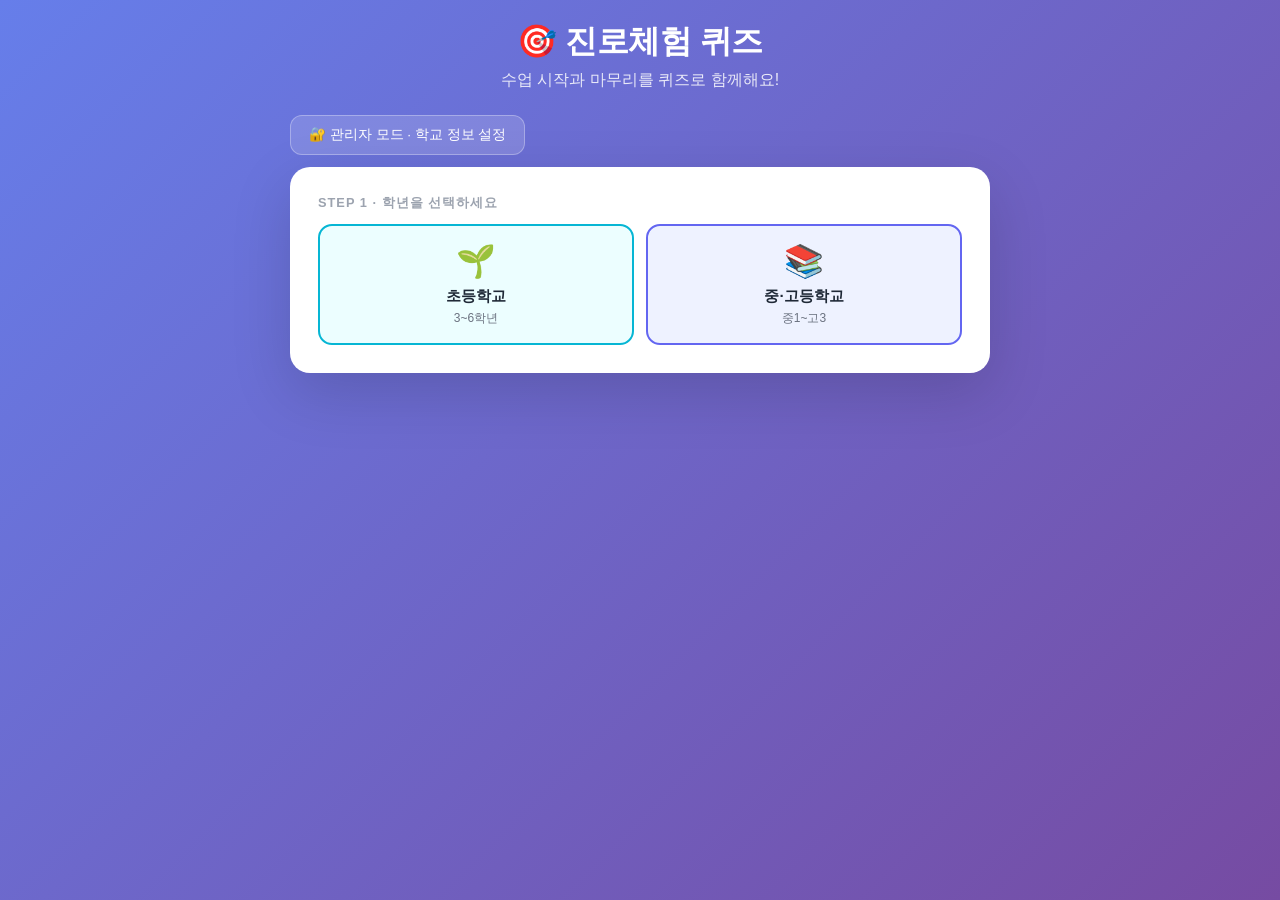
==== career_quiz.html @ cd3e8300 "feat: add career quiz landing page (진로체험 퀴즈)" ====
<!DOCTYPE html>
<html lang="ko">
<head>
<meta charset="UTF-8">
<meta name="viewport" content="width=device-width, initial-scale=1.0">
<title>진로체험 퀴즈 🎯</title>
<style>
  :root {
    --robot-color: #3B82F6;
    --robot-light: #EFF6FF;
    --robot-dark: #1D4ED8;
    --drone-color: #10B981;
    --drone-light: #ECFDF5;
    --drone-dark: #065F46;
    --choco-color: #92400E;
    --choco-light: #FEF3C7;
    --choco-dark: #78350F;
    --correct: #22C55E;
    --wrong: #EF4444;
  }

  * { box-sizing: border-box; margin: 0; padding: 0; }

  body {
    font-family: 'Segoe UI', 'Apple SD Gothic Neo', sans-serif;
    background: linear-gradient(135deg, #667eea 0%, #764ba2 100%);
    min-height: 100vh;
    display: flex;
    align-items: flex-start;
    justify-content: center;
    padding: 20px;
  }

  .container {
    width: 100%;
    max-width: 700px;
  }

  /* ── 헤더 ── */
  .header {
    text-align: center;
    color: white;
    margin-bottom: 24px;
  }
  .header h1 { font-size: 2rem; font-weight: 800; letter-spacing: -0.5px; }
  .header p { font-size: 1rem; opacity: 0.85; margin-top: 6px; }

  /* ── 카드 공통 ── */
  .card {
    background: white;
    border-radius: 20px;
    padding: 28px;
    box-shadow: 0 20px 60px rgba(0,0,0,0.15);
    margin-bottom: 16px;
  }

  /* ── 학교 설정 패널 ── */
  .setup-toggle {
    background: rgba(255,255,255,0.15);
    border: 1px solid rgba(255,255,255,0.3);
    border-radius: 12px;
    padding: 10px 18px;
    color: white;
    cursor: pointer;
    font-size: 0.85rem;
    margin-bottom: 12px;
    display: inline-flex;
    align-items: center;
    gap: 6px;
    transition: background 0.2s;
  }
  .setup-toggle:hover { background: rgba(255,255,255,0.25); }

  .setup-panel {
    background: white;
    border-radius: 16px;
    padding: 22px;
    margin-bottom: 16px;
    display: none;
    border: 2px solid #E0E7FF;
  }
  .setup-panel.open { display: block; }
  .setup-panel-header {
    display: flex; align-items: center; gap: 10px;
    margin-bottom: 6px;
  }
  .setup-panel-header h3 { font-size: 1rem; font-weight: 800; color: #3730A3; }
  .admin-badge {
    background: #EEF2FF; color: #4338CA;
    font-size: 0.72rem; font-weight: 700;
    padding: 3px 8px; border-radius: 99px;
    border: 1px solid #C7D2FE;
  }
  .setup-desc {
    font-size: 0.8rem; color: #6B7280; margin-bottom: 16px;
    line-height: 1.5;
    background: #F9FAFB; border-radius: 8px; padding: 8px 12px;
    border-left: 3px solid #667eea;
  }
  .setup-grid { display: grid; grid-template-columns: 1fr 1fr 1fr; gap: 12px; }
  .setup-field { }
  .setup-field .field-label-row {
    display: flex; align-items: center; justify-content: space-between;
    margin-bottom: 5px;
  }
  .setup-field label { font-size: 0.78rem; font-weight: 700; color: #374151; }
  .setup-field .correct-tag {
    font-size: 0.68rem; background: #DCFCE7; color: #166534;
    padding: 2px 6px; border-radius: 99px; font-weight: 700;
  }
  .setup-field input {
    width: 100%;
    border: 1.5px solid #E5E7EB;
    border-radius: 8px;
    padding: 9px 10px;
    font-size: 0.9rem;
    outline: none;
    transition: border 0.2s;
  }
  .setup-field input:focus { border-color: #667eea; box-shadow: 0 0 0 3px rgba(102,126,234,0.15); }
  .setup-field .current-val {
    font-size: 0.72rem; color: #9CA3AF; margin-top: 4px;
  }
  .setup-field .current-val span { color: #4338CA; font-weight: 600; }
  .setup-actions { display: flex; gap: 8px; margin-top: 14px; align-items: center; }
  .setup-save {
    background: linear-gradient(135deg, #667eea, #764ba2);
    color: white;
    border: none;
    border-radius: 10px;
    padding: 10px 22px;
    font-size: 0.9rem;
    cursor: pointer;
    font-weight: 700;
  }
  .setup-reset {
    background: white;
    color: #6B7280;
    border: 1.5px solid #E5E7EB;
    border-radius: 10px;
    padding: 10px 16px;
    font-size: 0.85rem;
    cursor: pointer;
  }
  .setup-status { font-size: 0.78rem; color: #059669; font-weight: 600; margin-left: 4px; display: none; }

  /* ── 홈 버튼 ── */
  .home-btn {
    display: inline-flex;
    align-items: center;
    gap: 5px;
    background: #F3F4F6;
    border: none;
    border-radius: 8px;
    padding: 7px 12px;
    font-size: 0.82rem;
    color: #6B7280;
    cursor: pointer;
    font-weight: 600;
    transition: all 0.15s;
    margin-bottom: 12px;
  }
  .home-btn:hover { background: #E5E7EB; color: #374151; }

  /* ── 선택 버튼 그리드 ── */
  .section-title {
    font-size: 0.8rem;
    font-weight: 700;
    color: #9CA3AF;
    text-transform: uppercase;
    letter-spacing: 1px;
    margin-bottom: 12px;
  }

  .btn-grid {
    display: grid;
    gap: 12px;
  }
  .btn-grid.cols2 { grid-template-columns: 1fr 1fr; }
  .btn-grid.cols3 { grid-template-columns: 1fr 1fr 1fr; }

  .sel-btn {
    border: 2.5px solid #E5E7EB;
    border-radius: 14px;
    padding: 16px 12px;
    text-align: center;
    cursor: pointer;
    transition: all 0.2s;
    background: white;
  }
  .sel-btn:hover { transform: translateY(-2px); box-shadow: 0 6px 20px rgba(0,0,0,0.1); }
  .sel-btn .icon { font-size: 2rem; margin-bottom: 6px; }
  .sel-btn .label { font-size: 0.95rem; font-weight: 700; color: #1F2937; }
  .sel-btn .desc { font-size: 0.75rem; color: #6B7280; margin-top: 3px; }

  .sel-btn.robot { border-color: var(--robot-color); background: var(--robot-light); }
  .sel-btn.drone { border-color: var(--drone-color); background: var(--drone-light); }
  .sel-btn.choco { border-color: var(--choco-color); background: var(--choco-light); }
  .sel-btn.start-btn { border-color: #8B5CF6; background: #F5F3FF; }
  .sel-btn.end-btn { border-color: #F59E0B; background: #FFFBEB; }
  .sel-btn.elem { border-color: #06B6D4; background: #ECFEFF; }
  .sel-btn.middle { border-color: #6366F1; background: #EEF2FF; }

  /* ── 퀴즈 화면 ── */
  .quiz-header {
    display: flex;
    align-items: center;
    justify-content: space-between;
    margin-bottom: 20px;
  }
  .quiz-meta { font-size: 0.8rem; color: #9CA3AF; }
  .quiz-badge {
    display: inline-flex;
    align-items: center;
    gap: 5px;
    padding: 5px 12px;
    border-radius: 20px;
    font-size: 0.82rem;
    font-weight: 700;
    color: white;
  }

  .progress-bar {
    background: #F3F4F6;
    border-radius: 99px;
    height: 8px;
    margin-bottom: 24px;
    overflow: hidden;
  }
  .progress-fill {
    height: 100%;
    background: linear-gradient(90deg, #667eea, #764ba2);
    border-radius: 99px;
    transition: width 0.4s ease;
  }

  .question-num { font-size: 0.82rem; color: #9CA3AF; font-weight: 600; margin-bottom: 8px; }
  .question-text { font-size: 1.15rem; font-weight: 700; color: #111827; line-height: 1.5; margin-bottom: 22px; }

  .choices { display: flex; flex-direction: column; gap: 10px; }
  .choice-btn {
    border: 2px solid #E5E7EB;
    border-radius: 12px;
    padding: 13px 16px;
    text-align: left;
    cursor: pointer;
    background: white;
    font-size: 0.95rem;
    color: #374151;
    transition: all 0.15s;
    display: flex;
    align-items: center;
    gap: 12px;
  }
  .choice-btn:hover:not(:disabled) { border-color: #667eea; background: #F5F3FF; transform: translateX(3px); }
  .choice-btn .choice-marker {
    width: 28px; height: 28px;
    border-radius: 50%;
    background: #F3F4F6;
    display: flex; align-items: center; justify-content: center;
    font-size: 0.82rem; font-weight: 700; color: #6B7280;
    flex-shrink: 0;
    transition: all 0.15s;
  }
  .choice-btn.correct { border-color: var(--correct); background: #F0FDF4; }
  .choice-btn.correct .choice-marker { background: var(--correct); color: white; }
  .choice-btn.wrong { border-color: var(--wrong); background: #FEF2F2; }
  .choice-btn.wrong .choice-marker { background: var(--wrong); color: white; }
  .choice-btn:disabled { cursor: default; }

  .feedback {
    margin-top: 16px;
    padding: 12px 16px;
    border-radius: 12px;
    font-size: 0.9rem;
    font-weight: 600;
    display: none;
  }
  .feedback.correct { background: #F0FDF4; color: #166534; border: 1.5px solid #86EFAC; }
  .feedback.wrong { background: #FEF2F2; color: #991B1B; border: 1.5px solid #FCA5A5; }
  .feedback.show { display: block; }

  .next-btn {
    margin-top: 18px;
    width: 100%;
    padding: 14px;
    border-radius: 12px;
    border: none;
    background: linear-gradient(135deg, #667eea, #764ba2);
    color: white;
    font-size: 1rem;
    font-weight: 700;
    cursor: pointer;
    display: none;
    transition: opacity 0.2s;
  }
  .next-btn:hover { opacity: 0.9; }
  .next-btn.show { display: block; }

  /* ── 결과 화면 ── */
  .result-circle {
    width: 120px; height: 120px;
    border-radius: 50%;
    background: linear-gradient(135deg, #667eea, #764ba2);
    display: flex; flex-direction: column;
    align-items: center; justify-content: center;
    margin: 0 auto 20px;
    color: white;
  }
  .result-circle .score-num { font-size: 2.2rem; font-weight: 800; line-height: 1; }
  .result-circle .score-label { font-size: 0.75rem; opacity: 0.85; }

  .result-msg { text-align: center; margin-bottom: 24px; }
  .result-msg h2 { font-size: 1.4rem; font-weight: 800; color: #111827; margin-bottom: 6px; }
  .result-msg p { color: #6B7280; font-size: 0.9rem; }

  .result-list { list-style: none; }
  .result-list li {
    display: flex; align-items: flex-start; gap: 10px;
    padding: 10px 0;
    border-bottom: 1px solid #F3F4F6;
    font-size: 0.88rem;
    color: #374151;
    line-height: 1.5;
  }
  .result-list li:last-child { border-bottom: none; }
  .result-list .ri { font-size: 1.1rem; flex-shrink: 0; margin-top: 1px; }

  .retry-btn {
    width: 100%;
    margin-top: 20px;
    padding: 14px;
    border-radius: 12px;
    border: none;
    background: linear-gradient(135deg, #667eea, #764ba2);
    color: white;
    font-size: 1rem;
    font-weight: 700;
    cursor: pointer;
  }

  /* ── 유틸 ── */
  .hidden { display: none !important; }
  .divider { height: 1px; background: #F3F4F6; margin: 18px 0; }
</style>
</head>
<body>

<div class="container">
  <!-- 헤더 -->
  <div class="header">
    <h1>🎯 진로체험 퀴즈</h1>
    <p>수업 시작과 마무리를 퀴즈로 함께해요!</p>
  </div>

  <!-- 학교 정보 설정 -->
  <button class="setup-toggle" onclick="toggleSetup()" id="setupToggleBtn">🔐 관리자 모드 · 학교 정보 설정</button>
  <div class="setup-panel" id="setupPanel">
    <div class="setup-panel-header">
      <h3>🏫 학교 퀴즈 정답 설정</h3>
      <span class="admin-badge">관리자 전용</span>
    </div>
    <div class="setup-desc">
      아래에 <strong>이 학교의 정답</strong>을 직접 입력하세요.<br>
      중·고등 시작 퀴즈의 1~3번 문제 정답으로 사용됩니다. 학교마다 다르므로 수업 전 미리 설정해 주세요.
    </div>
    <div class="setup-grid">
      <div class="setup-field">
        <div class="field-label-row">
          <label>교목 (학교 나무)</label>
          <span class="correct-tag">정답</span>
        </div>
        <input type="text" id="inputTree" placeholder="예: 느티나무">
        <div class="current-val">현재 정답: <span id="showTree">—</span></div>
      </div>
      <div class="setup-field">
        <div class="field-label-row">
          <label>교화 (학교 꽃)</label>
          <span class="correct-tag">정답</span>
        </div>
        <input type="text" id="inputFlower" placeholder="예: 개나리">
        <div class="current-val">현재 정답: <span id="showFlower">—</span></div>
      </div>
      <div class="setup-field">
        <div class="field-label-row">
          <label>교장선생님 성함</label>
          <span class="correct-tag">정답</span>
        </div>
        <input type="text" id="inputPrincipal" placeholder="예: 홍길동 선생님">
        <div class="current-val">현재 정답: <span id="showPrincipal">—</span></div>
      </div>
    </div>
    <div class="setup-actions">
      <button class="setup-save" onclick="saveSchoolInfo()">✅ 정답 저장</button>
      <button class="setup-reset" onclick="resetSchoolInfo()">🗑 초기화</button>
      <span class="setup-status" id="setupStatus">✓ 저장되었습니다</span>
    </div>
  </div>

  <!-- STEP 1: 학년 선택 -->
  <div class="card" id="stepGrade">
    <div class="section-title">Step 1 · 학년을 선택하세요</div>
    <div class="btn-grid cols2">
      <div class="sel-btn elem" onclick="selectGrade('elem')">
        <div class="icon">🌱</div>
        <div class="label">초등학교</div>
        <div class="desc">3~6학년</div>
      </div>
      <div class="sel-btn middle" onclick="selectGrade('middle')">
        <div class="icon">📚</div>
        <div class="label">중·고등학교</div>
        <div class="desc">중1~고3</div>
      </div>
    </div>
  </div>

  <!-- STEP 2: 과목 선택 -->
  <div class="card hidden" id="stepSubject">
    <div class="section-title">Step 2 · 오늘의 진로 과목</div>
    <div class="btn-grid cols3">
      <div class="sel-btn robot" onclick="selectSubject('robot')">
        <div class="icon">🤖</div>
        <div class="label">로봇공학자</div>
        <div class="desc">미래 기술의 꿈</div>
      </div>
      <div class="sel-btn drone" onclick="selectSubject('drone')">
        <div class="icon">🚁</div>
        <div class="label">드론전문가</div>
        <div class="desc">하늘을 나는 직업</div>
      </div>
      <div class="sel-btn choco" onclick="selectSubject('choco')">
        <div class="icon">🍫</div>
        <div class="label">쇼콜라티에</div>
        <div class="desc">달콤한 예술가</div>
      </div>
    </div>
  </div>

  <!-- STEP 3: 시작/마무리 선택 -->
  <div class="card hidden" id="stepTiming">
    <div class="section-title">Step 3 · 퀴즈 종류</div>
    <div class="btn-grid cols2">
      <div class="sel-btn start-btn" onclick="selectTiming('start')">
        <div class="icon">🔔</div>
        <div class="label">수업 시작 퀴즈</div>
        <div class="desc">수업 전 흥미 UP!</div>
      </div>
      <div class="sel-btn end-btn" onclick="selectTiming('end')">
        <div class="icon">🏆</div>
        <div class="label">수업 마무리 퀴즈</div>
        <div class="desc">오늘 배운 내용 확인</div>
      </div>
    </div>
  </div>

  <!-- STEP 4: 퀴즈 화면 -->
  <div class="card hidden" id="stepQuiz">
    <button class="home-btn" onclick="restart()">🏠 처음으로</button>
    <div class="quiz-header">
      <span class="quiz-meta" id="quizMeta"></span>
      <span class="quiz-badge" id="quizBadge"></span>
    </div>
    <div class="progress-bar"><div class="progress-fill" id="progressFill" style="width:0%"></div></div>
    <div class="question-num" id="questionNum"></div>
    <div class="question-text" id="questionText"></div>
    <div class="choices" id="choicesContainer"></div>
    <div class="feedback" id="feedback"></div>
    <button class="next-btn" id="nextBtn" onclick="nextQuestion()">다음 문제 →</button>
  </div>

  <!-- STEP 5: 결과 화면 -->
  <div class="card hidden" id="stepResult">
    <button class="home-btn" onclick="restart()">🏠 처음으로</button>
    <div class="result-circle">
      <span class="score-num" id="resultScore">0</span>
      <span class="score-label">/ <span id="resultTotal">0</span> 점</span>
    </div>
    <div class="result-msg">
      <h2 id="resultTitle"></h2>
      <p id="resultDesc"></p>
    </div>
    <div class="divider"></div>
    <ul class="result-list" id="resultList"></ul>
    <button class="retry-btn" onclick="restart()">🔄 처음으로 돌아가기</button>
  </div>
</div>

<script>
// ───────────────────────────────────────────────
// 학교 정보 (기본값)
// ───────────────────────────────────────────────
let school = {
  tree: localStorage.getItem('school_tree') || '',
  flower: localStorage.getItem('school_flower') || '',
  principal: localStorage.getItem('school_principal') || ''
};

function displaySchool(key, elId) {
  const val = school[key];
  document.getElementById(elId).textContent = val || '미입력';
}

function toggleSetup() {
  const p = document.getElementById('setupPanel');
  p.classList.toggle('open');
  if (p.classList.contains('open')) {
    document.getElementById('inputTree').value = school.tree;
    document.getElementById('inputFlower').value = school.flower;
    document.getElementById('inputPrincipal').value = school.principal;
    displaySchool('tree', 'showTree');
    displaySchool('flower', 'showFlower');
    displaySchool('principal', 'showPrincipal');
  }
}

function saveSchoolInfo() {
  const t = document.getElementById('inputTree').value.trim();
  const f = document.getElementById('inputFlower').value.trim();
  const p = document.getElementById('inputPrincipal').value.trim();
  if (t) { school.tree = t; localStorage.setItem('school_tree', t); }
  if (f) { school.flower = f; localStorage.setItem('school_flower', f); }
  if (p) { school.principal = p; localStorage.setItem('school_principal', p); }
  displaySchool('tree', 'showTree');
  displaySchool('flower', 'showFlower');
  displaySchool('principal', 'showPrincipal');
  const st = document.getElementById('setupStatus');
  st.style.display = 'inline';
  updateToggleLabel();
  setTimeout(() => {
    st.style.display = 'none';
    document.getElementById('setupPanel').classList.remove('open');
  }, 1200);
}

function resetSchoolInfo() {
  if (!confirm('학교 정보를 초기화할까요?')) return;
  ['tree','flower','principal'].forEach(k => {
    school[k] = '';
    localStorage.removeItem('school_' + k);
  });
  document.getElementById('inputTree').value = '';
  document.getElementById('inputFlower').value = '';
  document.getElementById('inputPrincipal').value = '';
  displaySchool('tree', 'showTree');
  displaySchool('flower', 'showFlower');
  displaySchool('principal', 'showPrincipal');
  updateToggleLabel();
}

// ───────────────────────────────────────────────
// 퀴즈 데이터
// ───────────────────────────────────────────────
function getQuizData(grade, subject, timing) {
  // 학교 정보 미설정 체크
  const treeAns = school.tree || '(교목 미설정)';
  const flowerAns = school.flower || '(교화 미설정)';
  const principalAns = school.principal || '(교장선생님 미설정)';

  // 중등 시작 공통 3문제 (학교 정보 — 관리자 정답 기반)
  const schoolQs = () => [
    {
      q: '우리 학교를 대표하는 나무(교목)는 무엇일까요?',
      choices: shuffleWithCorrect(treeAns, ['소나무', '은행나무', '벚나무', '느티나무', '향나무', '잣나무']),
      answer: treeAns,
      hint: `정답은 "${treeAns}"입니다. 학교 교목을 기억해 두세요! 🌳`
    },
    {
      q: '우리 학교를 대표하는 꽃(교화)은 무엇일까요?',
      choices: shuffleWithCorrect(flowerAns, ['개나리', '진달래', '무궁화', '장미', '철쭉', '코스모스']),
      answer: flowerAns,
      hint: `정답은 "${flowerAns}"입니다. 학교 교화를 기억해 두세요! 🌸`
    },
    {
      q: '우리 학교 교장선생님 성함은 무엇일까요?',
      choices: shuffleWithCorrect(principalAns, ['김민준 선생님', '이서연 선생님', '박지호 선생님', '최예린 선생님', '정현우 선생님']),
      answer: principalAns,
      hint: `정답은 "${principalAns}"입니다. 교장선생님께 인사드려 보세요! 😊`
    }
  ];

  const data = {
    // ──────────────────────────────
    // 초등 시작 퀴즈
    // ──────────────────────────────
    elem_robot_start: [
      {
        q: '로봇에게 "앞으로 가!", "멈춰!" 같은 명령을 내리는 것을 무엇이라 할까요?',
        choices: ['프로그래밍', '요리', '노래', '그림 그리기'],
        answer: '프로그래밍',
        hint: '로봇에게 내리는 명령들의 모음을 "프로그래밍"이라고 해요! 💻'
      },
      {
        q: '로봇의 "눈" 역할을 하며 주변을 감지하는 장치는 무엇일까요?',
        choices: ['센서', '배터리', '나사', '페인트'],
        answer: '센서',
        hint: '로봇이 주변 환경을 느끼는 장치를 "센서"라고 해요! 👁️'
      },
      {
        q: '집 안에서 혼자 바닥을 청소하는 우리 생활 속 로봇은?',
        choices: ['로봇청소기', '전자레인지', '냉장고', '세탁기'],
        answer: '로봇청소기',
        hint: '혼자 돌아다니며 청소하는 "로봇청소기"가 생활 속 로봇이에요! 🏠'
      },
      {
        q: '🎯 오늘의 진로 직업! 로봇을 설계하고 프로그래밍하여 세상을 바꾸는 이 직업은?',
        choices: ['로봇공학자', '드론전문가', '쇼콜라티에', '건축가'],
        answer: '로봇공학자',
        hint: '오늘 여러분이 체험할 직업, "로봇공학자"입니다! 🤖'
      }
    ],
    elem_drone_start: [
      {
        q: '드론을 다른 말로 무엇이라고 할까요?',
        choices: ['무인기', '자동차', '배', '기차'],
        answer: '무인기',
        hint: '사람이 타지 않고 조종하는 비행체를 "무인기"라고 해요! ✈️'
      },
      {
        q: '드론이 하늘을 날 수 있게 해주는 빙글빙글 돌아가는 것은?',
        choices: ['프로펠러(날개)', '바퀴', '닻', '돛'],
        answer: '프로펠러(날개)',
        hint: '드론의 빙글빙글 돌아가는 날개가 "프로펠러"예요! 🌀'
      },
      {
        q: '드론을 안전하게 날리기 위해 가장 알맞은 장소는?',
        choices: ['사람이 없는 넓은 공간', '지하철역 안', '교실 안', '좁은 골목'],
        answer: '사람이 없는 넓은 공간',
        hint: '드론은 반드시 안전한 공간에서 날려야 해요! ⚠️'
      },
      {
        q: '🎯 오늘의 진로 직업! 드론을 조종하고 개발하며 하늘을 누비는 이 직업은?',
        choices: ['드론전문가', '로봇공학자', '쇼콜라티에', '파일럿'],
        answer: '드론전문가',
        hint: '오늘 여러분이 체험할 직업, "드론전문가"입니다! 🚁'
      }
    ],
    elem_choco_start: [
      {
        q: '초콜릿의 원래 재료는 무엇일까요?',
        choices: ['카카오 열매', '고추', '당근', '감자'],
        answer: '카카오 열매',
        hint: '초콜릿은 카카오나무의 열매인 "카카오빈"으로 만들어요! 🌱'
      },
      {
        q: '카카오나무는 주로 어느 기후에서 잘 자랄까요?',
        choices: ['덥고 습한 열대 지방', '차가운 북극', '사막', '우리나라 겨울'],
        answer: '덥고 습한 열대 지방',
        hint: '카카오는 덥고 비가 많이 오는 열대 지방에서 자라요! ☀️'
      },
      {
        q: '카카오 성분이 몸에 들어오면 어떤 기분이 들까요?',
        choices: ['기분이 좋아진다', '배가 아프다', '잠이 온다', '화가 난다'],
        answer: '기분이 좋아진다',
        hint: '카카오에 들어있는 성분이 기분을 좋게 만들어 준답니다! 😊'
      },
      {
        q: '🎯 오늘의 진로 직업! 카카오로 달콤한 초콜릿 예술을 만드는 이 직업은?',
        choices: ['쇼콜라티에', '로봇공학자', '드론전문가', '제빵사'],
        answer: '쇼콜라티에',
        hint: '오늘 여러분이 체험할 직업, "쇼콜라티에"입니다! 🍫'
      }
    ],

    // ──────────────────────────────
    // 초등 마무리 퀴즈
    // ──────────────────────────────
    elem_robot_end: [
      {
        q: '오늘 로봇을 움직이게 한 명령어 순서를 무엇이라 하나요?',
        choices: ['알고리즘', '노래', '그림', '춤'],
        answer: '알고리즘',
        hint: '문제 해결을 위한 명령 순서를 "알고리즘"이라고 해요! 📋'
      },
      {
        q: '로봇이 장애물을 피하려면 무엇이 필요할까요?',
        choices: ['장애물 감지 센서', '더 큰 바퀴', '예쁜 색깔', '빠른 음악'],
        answer: '장애물 감지 센서',
        hint: '장애물을 감지하는 "센서"가 있어야 피할 수 있어요! 🔍'
      },
      {
        q: '오늘 수업처럼 스스로 움직이는 로봇의 미래 활용 분야는?',
        choices: ['의료·배달·탐사 등 다양한 분야', '오직 장난감', '음식 먹기', '그림 색칠'],
        answer: '의료·배달·탐사 등 다양한 분야',
        hint: '로봇은 의료, 우주탐사, 배달 등 다양한 곳에 쓰여요! 🚀'
      },
      {
        q: '로봇공학자가 되려면 어떤 과목을 열심히 공부해야 할까요?',
        choices: ['수학, 과학, 컴퓨터', '체육만', '미술만', '음악만'],
        answer: '수학, 과학, 컴퓨터',
        hint: '로봇공학자는 수학·과학·프로그래밍 모두 중요해요! 📐'
      }
    ],
    elem_drone_end: [
      {
        q: '드론을 날릴 때 가장 먼저 확인해야 할 것은?',
        choices: ['배터리 충전 상태', '드론 색깔', '드론 무게', '조종기 색깔'],
        answer: '배터리 충전 상태',
        hint: '비행 전 배터리 확인이 가장 중요해요! 🔋'
      },
      {
        q: '드론이 갑자기 조종이 안 될 때 어떻게 해야 할까요?',
        choices: ['즉시 착륙 버튼을 누른다', '더 높이 날린다', '무시한다', '달려간다'],
        answer: '즉시 착륙 버튼을 누른다',
        hint: '비상 시엔 즉시 안전하게 착륙시키는 것이 중요해요! 🛬'
      },
      {
        q: '드론 전문가가 되면 어떤 일을 할 수 있을까요?',
        choices: ['영화 촬영, 재난 구조, 농업', '수영 선수', '요리사', '소설가'],
        answer: '영화 촬영, 재난 구조, 농업',
        hint: '드론은 촬영·구조·농업 등 정말 다양하게 쓰여요! 🌾'
      },
      {
        q: '드론을 날리려면 꼭 지켜야 하는 것은?',
        choices: ['비행 규칙과 안전 수칙', '빠른 속도', '높은 고도', '화려한 색깔'],
        answer: '비행 규칙과 안전 수칙',
        hint: '드론 비행은 규칙을 지켜야 안전하고 합법적이에요! ⚖️'
      }
    ],
    elem_choco_end: [
      {
        q: '초콜릿을 만들 때 온도를 조절하는 중요한 과정은?',
        choices: ['템퍼링', '냉동', '끓이기', '얼리기'],
        answer: '템퍼링',
        hint: '초콜릿을 광택있게 굳히는 온도 조절 과정을 "템퍼링"이라 해요! 🌡️'
      },
      {
        q: '좋은 초콜릿의 특징으로 올바른 것은?',
        choices: ['표면이 매끄럽고 광택이 난다', '표면이 거칠고 하얗게 변한다', '쉽게 녹지 않는다', '단맛이 전혀 없다'],
        answer: '표면이 매끄럽고 광택이 난다',
        hint: '잘 만든 초콜릿은 표면이 매끈하고 빛이 나요! ✨'
      },
      {
        q: '쇼콜라티에가 되기 위해 가장 중요한 능력은?',
        choices: ['섬세함과 창의력', '빠른 달리기', '큰 목소리', '긴 손가락'],
        answer: '섬세함과 창의력',
        hint: '초콜릿 아트는 섬세함과 창의력이 핵심이에요! 🎨'
      },
      {
        q: '카카오 열매 속의 무엇이 초콜릿의 주원료가 될까요?',
        choices: ['카카오빈(씨앗)', '카카오 껍질', '카카오 잎', '카카오 나무 줄기'],
        answer: '카카오빈(씨앗)',
        hint: '카카오 열매 안의 씨앗인 "카카오빈"으로 초콜릿을 만들어요! 🫘'
      }
    ],

    // ──────────────────────────────
    // 중등 시작 퀴즈 (학교 3 + 과목 2)
    // ──────────────────────────────
    middle_robot_start: [
      ...schoolQs(),
      {
        q: '로봇이 스스로 판단하고 행동하게 만드는 핵심 기술은 무엇일까요?',
        choices: shuffleWithCorrect('인공지능(AI)', ['센서 기술', '배터리 기술', '도색 기술']),
        answer: '인공지능(AI)',
        hint: '로봇에 인공지능(AI)을 탑재해야 스스로 판단할 수 있어요! 🧠'
      },
      {
        q: '🎯 오늘의 진로 직업! 공학·프로그래밍·AI를 결합해 지능형 로봇을 연구·개발하는 직업은?',
        choices: shuffleWithCorrect('로봇공학자', ['드론전문가', '쇼콜라티에', '소프트웨어 개발자']),
        answer: '로봇공학자',
        hint: '오늘 여러분이 체험할 직업, "로봇공학자"입니다! 🤖'
      }
    ],
    middle_drone_start: [
      ...schoolQs(),
      {
        q: '드론의 공식 명칭 UAV의 풀네임으로 올바른 것은?',
        choices: shuffleWithCorrect('Unmanned Aerial Vehicle', ['Universal Air Vehicle', 'Unified Auto Vehicle', 'Unmanned Auto Vessel']),
        answer: 'Unmanned Aerial Vehicle',
        hint: 'UAV = Unmanned Aerial Vehicle, 즉 무인항공기를 뜻해요! ✈️'
      },
      {
        q: '🎯 오늘의 진로 직업! UAV 설계부터 자이로스코프 활용까지 드론 기술을 전문으로 다루는 직업은?',
        choices: shuffleWithCorrect('드론전문가', ['로봇공학자', '쇼콜라티에', '항공기 조종사']),
        answer: '드론전문가',
        hint: '오늘 여러분이 체험할 직업, "드론전문가"입니다! 🚁'
      }
    ],
    middle_choco_start: [
      ...schoolQs(),
      {
        q: '초콜릿 제조 시 카카오 버터 결정을 안정화해 광택과 바삭함을 만드는 과정은?',
        choices: shuffleWithCorrect('템퍼링(Tempering)', ['발효', '건조', '냉동']),
        answer: '템퍼링(Tempering)',
        hint: '카카오 버터 결정을 안정화하는 과정이 "템퍼링"이에요! 🌡️'
      },
      {
        q: '🎯 오늘의 진로 직업! 카카오빈 선별부터 템퍼링까지 초콜릿 전 과정을 다루는 직업은?',
        choices: shuffleWithCorrect('쇼콜라티에', ['로봇공학자', '드론전문가', '제과제빵사']),
        answer: '쇼콜라티에',
        hint: '오늘 여러분이 체험할 직업, "쇼콜라티에"입니다! 🍫'
      }
    ],

    // ──────────────────────────────
    // 중·고등 마무리 퀴즈
    // ──────────────────────────────
    middle_robot_end: [
      {
        q: '오늘 수업에서 로봇이 스스로 판단하는 데 사용된 기술은?',
        choices: shuffleWithCorrect('인공지능(AI)', ['블루투스', '와이파이', '배터리 관리']),
        answer: '인공지능(AI)',
        hint: '로봇의 자율 판단에는 인공지능(AI)이 핵심입니다! 🧠'
      },
      {
        q: '로봇이 같은 동작을 반복 수행할 수 있는 이유는?',
        choices: shuffleWithCorrect('프로그래밍된 알고리즘', ['마법', '운', '감정']),
        answer: '프로그래밍된 알고리즘',
        hint: '알고리즘 덕분에 로봇은 정확하게 반복 작업을 해요! 🔁'
      },
      {
        q: '산업 현장에서 로봇이 사람보다 유리한 이유는?',
        choices: shuffleWithCorrect('24시간 피로 없이 정밀 작업 가능', ['감정이 풍부해서', '말을 잘 해서', '음식을 먹지 않아서']),
        answer: '24시간 피로 없이 정밀 작업 가능',
        hint: '로봇은 지치지 않고 정밀하게 반복 작업할 수 있어요! ⚙️'
      },
      {
        q: '로봇공학자가 미래에 가장 주목하는 분야는?',
        choices: shuffleWithCorrect('의료 로봇·우주 탐사 로봇', ['오락만', '청소만', '요리만']),
        answer: '의료 로봇·우주 탐사 로봇',
        hint: '의료·우주 분야에서 로봇의 역할이 점점 커지고 있어요! 🚀'
      },
      {
        q: '🎯 오늘 수업을 통해 체험한 직업! 로봇을 설계·프로그래밍하는 이 직업은?',
        choices: shuffleWithCorrect('로봇공학자', ['드론전문가', '쇼콜라티에', '소프트웨어 개발자']),
        answer: '로봇공학자',
        hint: '오늘 체험한 직업, "로봇공학자"입니다! 수고했어요 🤖'
      }
    ],
    middle_drone_end: [
      {
        q: '드론 비행 전 반드시 확인해야 하는 법적 사항은?',
        choices: shuffleWithCorrect('비행 금지·제한 구역 확인', ['드론 색깔', '조종기 브랜드', '날씨 예보 앱']),
        answer: '비행 금지·제한 구역 확인',
        hint: '비행 전 반드시 비행 금지 구역을 확인해야 해요! ⚖️'
      },
      {
        q: '오늘 배운 드론의 안정적 자세 유지에 핵심적인 센서는?',
        choices: shuffleWithCorrect('자이로스코프', ['카메라', '마이크', '온도 센서']),
        answer: '자이로스코프',
        hint: '자이로스코프가 드론 기울기를 감지해 균형을 잡아요! ⚖️'
      },
      {
        q: '드론 배터리가 방전 임박 시 올바른 조치는?',
        choices: shuffleWithCorrect('즉시 귀환·착륙 명령', ['더 빠르게 비행', '고도를 높인다', '무시한다']),
        answer: '즉시 귀환·착륙 명령',
        hint: '배터리 부족 시 즉시 귀환해야 추락 사고를 막을 수 있어요! 🛬'
      },
      {
        q: '드론 기술이 가장 빠르게 성장하는 산업 분야는?',
        choices: shuffleWithCorrect('물류·배달 및 농업', ['인쇄업', '제지업', '광업']),
        answer: '물류·배달 및 농업',
        hint: '드론 배달과 정밀 농업이 가장 빠르게 성장하고 있어요! 📦'
      },
      {
        q: '🎯 오늘 수업을 통해 체험한 직업! 드론을 전문으로 운용·개발하는 이 직업은?',
        choices: shuffleWithCorrect('드론전문가', ['로봇공학자', '쇼콜라티에', '항공기 조종사']),
        answer: '드론전문가',
        hint: '오늘 체험한 직업, "드론전문가"입니다! 수고했어요 🚁'
      }
    ],
    middle_choco_end: [
      {
        q: '카카오 함량이 높아질수록 초콜릿의 맛은 어떻게 변할까요?',
        choices: shuffleWithCorrect('쓴맛이 강해진다', ['단맛이 강해진다', '신맛이 강해진다', '맛이 없어진다']),
        answer: '쓴맛이 강해진다',
        hint: '카카오 함량이 높을수록 쓴맛이 강해지고 건강에 좋은 성분도 많아요! 🍫'
      },
      {
        q: '오늘 배운 템퍼링의 주요 목적은 무엇인가요?',
        choices: shuffleWithCorrect('카카오 버터의 결정 구조 안정화', ['색깔 변경', '단맛 추가', '부피 키우기']),
        answer: '카카오 버터의 결정 구조 안정화',
        hint: '템퍼링으로 초콜릿이 광택 있고 바삭하게 굳어요! 🌡️'
      },
      {
        q: '화이트 초콜릿이 다크 초콜릿과 다른 점은?',
        choices: shuffleWithCorrect('카카오 고형분(파우더)이 없다', ['설탕이 없다', '지방이 없다', '더 쓰다']),
        answer: '카카오 고형분(파우더)이 없다',
        hint: '화이트 초콜릿은 카카오 버터만 사용해 카카오 고형분이 없어요! 🤍'
      },
      {
        q: '쇼콜라티에가 수제 초콜릿을 보관할 때 가장 적합한 온도는?',
        choices: shuffleWithCorrect('16~18°C', ['0°C 이하', '30°C 이상', '25°C']),
        answer: '16~18°C',
        hint: '수제 초콜릿은 16~18°C의 서늘하고 건조한 곳에 보관해야 해요! ❄️'
      },
      {
        q: '🎯 오늘 수업을 통해 체험한 직업! 카카오로 초콜릿 예술을 완성하는 이 직업은?',
        choices: shuffleWithCorrect('쇼콜라티에', ['로봇공학자', '드론전문가', '제과제빵사']),
        answer: '쇼콜라티에',
        hint: '오늘 체험한 직업, "쇼콜라티에"입니다! 수고했어요 🍫'
      }
    ]
  };

  const key = `${grade}_${subject}_${timing}`;
  return data[key] || [];
}

// ───────────────────────────────────────────────
// 보기 셔플 (정답 포함)
// ───────────────────────────────────────────────
function shuffleWithCorrect(correct, others) {
  const pool = others.filter(o => o !== correct).slice(0, 3);
  pool.push(correct);
  return pool.sort(() => Math.random() - 0.5);
}

// ───────────────────────────────────────────────
// 상태
// ───────────────────────────────────────────────
let state = { grade: '', subject: '', timing: '', questions: [], current: 0, score: 0, answers: [] };

const subjectInfo = {
  robot: { label: '🤖 로봇공학자', color: '#3B82F6', bg: '#EFF6FF' },
  drone: { label: '🚁 드론전문가', color: '#10B981', bg: '#ECFDF5' },
  choco: { label: '🍫 쇼콜라티에', color: '#92400E', bg: '#FEF3C7' }
};
const timingLabel = { start: '🔔 시작 퀴즈', end: '🏆 마무리 퀴즈' };
const gradeLabel  = { elem: '초등', middle: '중·고등' };

// ───────────────────────────────────────────────
// 네비게이션
// ───────────────────────────────────────────────
function show(id) {
  ['stepGrade','stepSubject','stepTiming','stepQuiz','stepResult'].forEach(s => {
    document.getElementById(s).classList.add('hidden');
  });
  document.getElementById(id).classList.remove('hidden');
}

function selectGrade(g) {
  state.grade = g;
  // 초등은 시작/마무리 모두, 중등은 시작만 → timing 자동 설정 없음, 단 표시 달리
  show('stepSubject');
}

function selectSubject(s) {
  state.subject = s;
  show('stepTiming');
  const endBtn = document.querySelector('.sel-btn.end-btn');
  endBtn.style.opacity = '1';
  endBtn.style.pointerEvents = '';
  endBtn.querySelector('.desc').textContent = '오늘 배운 내용 확인';
}

function selectTiming(t) {
  state.timing = t;
  startQuiz();
}

function startQuiz() {
  const qs = getQuizData(state.grade, state.subject, state.timing);
  if (!qs.length) { alert('준비 중인 퀴즈입니다!'); return; }
  state.questions = qs;
  state.current = 0;
  state.score = 0;
  state.answers = [];
  show('stepQuiz');
  renderQuestion();
}

function renderQuestion() {
  const q = state.questions[state.current];
  const total = state.questions.length;
  const pct = (state.current / total) * 100;

  const si = subjectInfo[state.subject];
  document.getElementById('quizMeta').textContent = `${gradeLabel[state.grade]} · ${timingLabel[state.timing]}`;
  document.getElementById('quizBadge').textContent = si.label;
  document.getElementById('quizBadge').style.background = si.color;
  document.getElementById('progressFill').style.width = pct + '%';
  document.getElementById('questionNum').textContent = `문제 ${state.current + 1} / ${total}`;
  document.getElementById('questionText').textContent = q.q;

  const fb = document.getElementById('feedback');
  fb.className = 'feedback';
  document.getElementById('nextBtn').classList.remove('show');

  const container = document.getElementById('choicesContainer');
  container.innerHTML = '';
  const markers = ['①', '②', '③', '④'];
  q.choices.forEach((c, i) => {
    const btn = document.createElement('button');
    btn.className = 'choice-btn';
    btn.innerHTML = `<span class="choice-marker">${markers[i]}</span><span>${c}</span>`;
    btn.onclick = () => selectAnswer(c, btn, q);
    container.appendChild(btn);
  });
}

function selectAnswer(selected, btn, q) {
  const allBtns = document.querySelectorAll('.choice-btn');
  allBtns.forEach(b => b.disabled = true);

  const isCorrect = selected === q.answer;
  if (isCorrect) {
    btn.classList.add('correct');
    state.score++;
  } else {
    btn.classList.add('wrong');
    // 정답 강조
    allBtns.forEach(b => {
      if (b.querySelector('span:last-child').textContent === q.answer) b.classList.add('correct');
    });
  }

  state.answers.push({ q: q.q, selected, correct: q.answer, isCorrect, hint: q.hint });

  const fb = document.getElementById('feedback');
  if (isCorrect) {
    fb.className = 'feedback correct show';
    fb.textContent = '🎉 정답입니다! ' + q.hint;
  } else {
    fb.className = 'feedback wrong show';
    fb.textContent = '😅 틀렸습니다. ' + q.hint;
  }

  document.getElementById('nextBtn').textContent =
    state.current + 1 < state.questions.length ? '다음 문제 →' : '결과 보기 🏆';
  document.getElementById('nextBtn').classList.add('show');
}

function nextQuestion() {
  state.current++;
  if (state.current < state.questions.length) {
    renderQuestion();
  } else {
    showResult();
  }
}

function showResult() {
  show('stepResult');
  const total = state.questions.length;
  const s = state.score;
  document.getElementById('resultScore').textContent = s;
  document.getElementById('resultTotal').textContent = total;

  const pct = Math.round((s / total) * 100);
  let title, desc;
  if (pct === 100)      { title = '🏆 완벽해요!';       desc = '모든 문제를 맞혔어요! 정말 대단해요!'; }
  else if (pct >= 80)   { title = '👏 훌륭해요!';       desc = '거의 다 맞혔어요! 조금만 더 집중해요.'; }
  else if (pct >= 60)   { title = '😊 잘 했어요!';      desc = '절반 이상 맞혔어요! 오늘 수업을 들으면 더 잘 알게 될 거예요.'; }
  else                   { title = '💪 도전 중이에요!'; desc = '괜찮아요! 오늘 수업을 통해 더 많이 배워 봐요!'; }

  document.getElementById('resultTitle').textContent = title;
  document.getElementById('resultDesc').textContent = desc;

  const ul = document.getElementById('resultList');
  ul.innerHTML = '';
  state.answers.forEach((a, i) => {
    const li = document.createElement('li');
    li.innerHTML = `<span class="ri">${a.isCorrect ? '✅' : '❌'}</span><div><strong>Q${i+1}.</strong> ${a.q}<br><small style="color:${a.isCorrect ? '#16a34a' : '#dc2626'}">내 답: ${a.selected} / 정답: ${a.correct}</small></div>`;
    ul.appendChild(li);
  });
}

function restart() {
  state = { grade: '', subject: '', timing: '', questions: [], current: 0, score: 0, answers: [] };
  show('stepGrade');
}

// ───────────────────────────────────────────────
// 페이지 로드 시 학교 정보 상태 표시
// ───────────────────────────────────────────────
function updateToggleLabel() {
  const btn = document.getElementById('setupToggleBtn');
  const allSet = school.tree && school.flower && school.principal;
  const anySet = school.tree || school.flower || school.principal;
  if (allSet) {
    btn.innerHTML = `✅ 학교 정보 저장됨 · <span style="opacity:0.75;font-weight:400">${school.tree} / ${school.flower} / ${school.principal}</span>`;
  } else if (anySet) {
    btn.innerHTML = `⚠️ 학교 정보 일부 미입력 · <span style="opacity:0.75;font-weight:400">클릭해서 확인</span>`;
  } else {
    btn.textContent = '🔐 관리자 모드 · 학교 정보 설정';
  }
}

// 초기 화면
show('stepGrade');
updateToggleLabel();
</script>
</body>
</html>
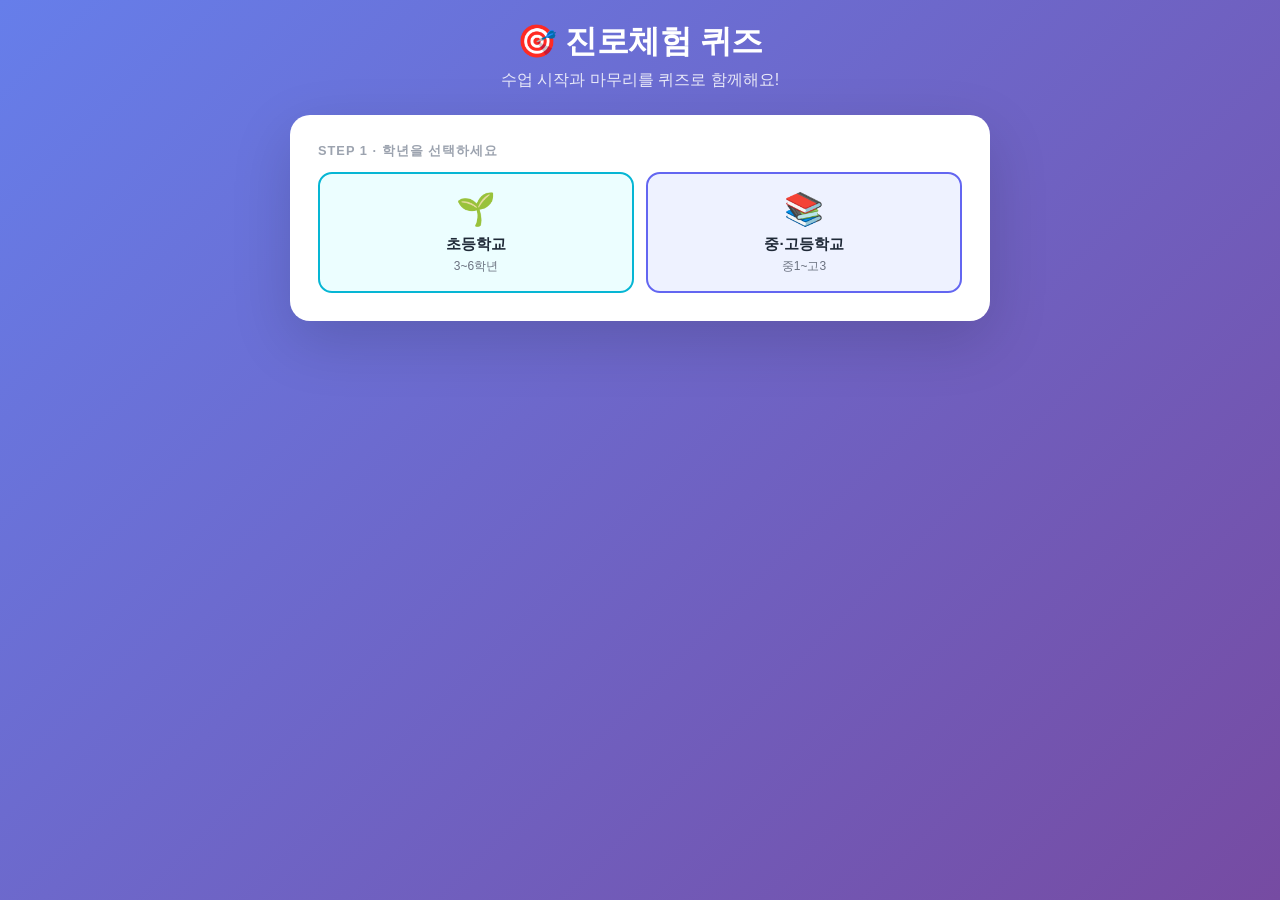
==== commit 3e3a058a: "fix: hide admin toggle — unlock by tapping title 5 times" ====
--- a/career_quiz.html
+++ b/career_quiz.html
@@ -64,11 +64,12 @@
     cursor: pointer;
     font-size: 0.85rem;
     margin-bottom: 12px;
-    display: inline-flex;
+    display: none; /* 기본 숨김 — 제목 5회 클릭 시 노출 */
     align-items: center;
     gap: 6px;
     transition: background 0.2s;
   }
+  .setup-toggle.visible { display: inline-flex; }
   .setup-toggle:hover { background: rgba(255,255,255,0.25); }
 
   .setup-panel {
@@ -349,7 +350,7 @@
 <div class="container">
   <!-- 헤더 -->
   <div class="header">
-    <h1>🎯 진로체험 퀴즈</h1>
+    <h1 id="mainTitle" onclick="adminTap()" style="cursor:default;user-select:none">🎯 진로체험 퀴즈</h1>
     <p>수업 시작과 마무리를 퀴즈로 함께해요!</p>
   </div>
 
@@ -1062,6 +1063,26 @@
 }
 
 // ───────────────────────────────────────────────
+// 관리자 모드 — 제목 5회 연속 클릭으로 진입
+// ───────────────────────────────────────────────
+let adminTapCount = 0, adminTapTimer = null;
+function adminTap() {
+  adminTapCount++;
+  clearTimeout(adminTapTimer);
+  if (adminTapCount >= 5) {
+    adminTapCount = 0;
+    const btn = document.getElementById('setupToggleBtn');
+    btn.classList.add('visible');
+    btn.scrollIntoView({ behavior: 'smooth', block: 'center' });
+    // 살짝 흔들어 알림
+    btn.style.animation = 'none';
+    setTimeout(() => btn.style.animation = '', 10);
+  } else {
+    adminTapTimer = setTimeout(() => { adminTapCount = 0; }, 1500);
+  }
+}
+
+// ───────────────────────────────────────────────
 // 페이지 로드 시 학교 정보 상태 표시
 // ───────────────────────────────────────────────
 function updateToggleLabel() {
